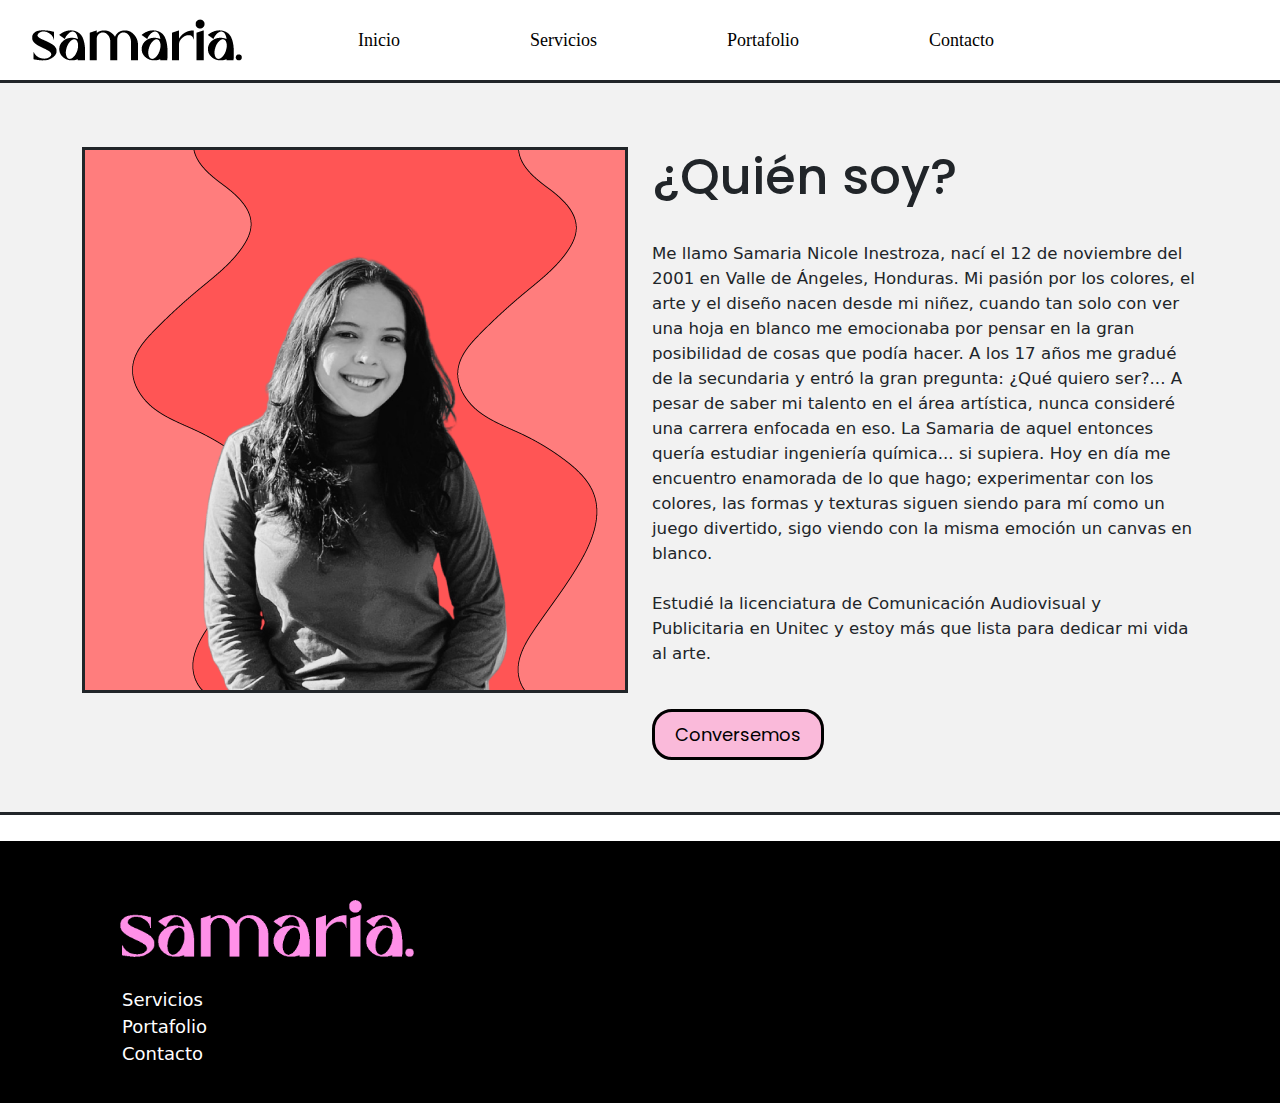
==== sobre-mi.html @ b0bea09b "borrador 2" ====
<!doctype html>
<html>
<head>
<meta charset="utf-8">
<meta name="viewport" content="width=device-width, initial-scale=1.0">
<meta name="Description" content="Quién es Samaria Inestroza y qué servicios ofrece">
<meta name="Keywords" content="Samaria Inestroza, Comunicación, Publicidad, Edición, Diseño, Adobe, Fotografía">
<title>Sobre mí - Samaria</title>

			<link href="img/favicon.png" rel="shortcut icon">
	<link href="css/style.css" rel="stylesheet">
	<link href="css/bootstrap.min.css" rel="stylesheet">
	<link rel="stylesheet" href="https://maxst.icons8.com/vue-static/landings/line-awesome/line-awesome/1.3.0/css/line-awesome.min.css">
	<link href="css/bootstrap-custom.css" rel="stylesheet">
</head>
	
<body>
	<header>
		<nav class="navbar navbar-expand-lg navbar-light bg-light">
        <div class="container-fluid">
    		<a class="navbar-brand" href="index.html"><img src="img/logo-samaria.png"  alt="logo" width="250"></a>
	  
    		<button class="navbar-toggler" type="button" data-bs-toggle="collapse" data-bs-target="#navbarNav" aria-controls="navbarNav" aria-expanded="false" aria-label="Toggle navigation">
      		<span class="navbar-toggler-icon"></span>
    		</button>
			
    		<div class="collapse navbar-collapse" id="navbarNav">
      		<ul class="navbar-nav">
        	<li class="nav-item">
          	<a class="nav-link" href="index.html">Inicio</a>
        	</li>
				
        <li class="nav-item">
          <a class="nav-link" href="servicios.html">Servicios</a>
        </li>
        <li class="nav-item">
          <a class="nav-link" href="portafolio.html">Portafolio</a>
        </li>
				
        <li class="nav-item">
          <a class="nav-link" href="contacto.html">Contacto</a>
        </li>
				
      </ul>
    </div>
  </div>
</nav>
	</header>
	
	<section id="hero-samaria">
		<div class="container">
			<div class="row">
				<article class="col-lg-6 col-sm-6 col-12">
					<img src="img/foto-sobremi.png" alt="Samaria Inestroza" class="img-fluid">
				</article>
				
				<article class="col-lg-6 col-sm-6 col-12">
					<h1>¿Quién soy?</h1>
					<p>Me llamo Samaria Nicole Inestroza, nací el 12 de noviembre del 2001 en Valle de Ángeles, Honduras. Mi pasión por los colores, el arte y el diseño nacen desde mi niñez, cuando tan solo con ver una hoja en blanco me emocionaba por pensar en la gran posibilidad de cosas que podía hacer. A los 17 años me gradué de la secundaria y entró la gran pregunta: ¿Qué quiero ser?... A pesar de saber mi talento en el área artística, nunca consideré una carrera enfocada en eso. La Samaria de aquel entonces quería estudiar ingeniería química... si supiera. Hoy en día me encuentro enamorada de lo que hago; experimentar con los colores, las formas y texturas siguen siendo para mí como un juego divertido, sigo viendo con la misma emoción un canvas en blanco. <br> <br> Estudié la licenciatura de Comunicación Audiovisual y Publicitaria en Unitec y estoy más que lista para dedicar mi vida al arte.  </p>
					
					<a href="contacto.html" class="link-rosado">Conversemos</a>
				</article>
			</div>
		</div>
	</section>
	
				<footer>
		
		<div class="container">
		<div class="row">
			<article class="col-12 col-sm-12 col-12">
				<img src="img/logo-rosado.png" alt="logo" width="350px">
				
				<div class="row">
			<article class="col-lg-8 col-sm-4 col-4">
				<ul class="list-unstyled">
					<a href="servicios.html"><li>Servicios</li></a>
					<a href="portafolio.html"><li>Portafolio</li></a>
					<a href="#"><li>Contacto</li></a>

				</ul>
			</article>
				
			<article class="col-lg-1 col-sm-2 col-2">
				<a href="https://www.instagram.com/samariainestrozaa/"><i class="lab la-instagram"></i></a>
			</article>
			
			<article class="col-lg-1 col-sm-2 col-2">
				<a href="https://twitter.com/saminestrozaa"><i class="lab la-twitter"></i></a>
			</article>
			
			<article class="col-lg-1 col-sm-2 col-2">
				<a href="https://www.facebook.com/saminestroza12"><i class="lab la-facebook-f"></i></a>
			</article>
			
			<article class="col-lg-1 col-sm-2 col-2">
				<a href="https://www.tiktok.com/@samariainestrozaa"><i class="las la-file-audio"></i></a>
			</article>
			</div>
				
			</article>
				
		</div>
		</div>
	</footer>
	
				<script src="js/jquery.min.js"></script>
	<script src="js/bootstrap.min.js"></script>
	<script>
	  window.dataLayer = window.dataLayer || [];
	  function gtag(){dataLayer.push(arguments);}
	  gtag('js', new Date());

	  gtag('config', 'G-B54FGE08BT');
	</script>
</body>
</html>
---- css/style.css ----
@import url('https://fonts.googleapis.com/css2?family=Poppins:wght@100;200;300;400;500;600&display=swap');
FF90E8; FFC900;

body{
	font-family: Poppins;

}

#hero{
	background-color: #FF90E8;
	border-top: medium solid;
	border-bottom: medium solid;
	padding-bottom: 100px;
	margin-bottom: 20px;
}
#hero img{
	padding-top: 50px;
}

#hero h1{ 
	font-family: Poppins;
	font-size: 70px;
	font-weight: 600;
	padding-top: 150px;
	padding-bottom: 30px;
	color: #000000;
}

#hero h3{
	font-family: Poppins;
	font-size: 19px;
	font-weight: 400;
	margin-bottom: 80px;
}


.link-rosado{
	font-family: Poppins;
	background-color: #FABADA;
	color: #000000;
	text-decoration: none;
	padding: 10px 20px;
	border-radius: 20px;
	font-size: 18px;
	border: medium solid;
	
}

.link-blanco{
	font-family: Poppins;
	background-color: #fff;
	color: #000000;
	text-decoration: none;
	padding: 5px 10px;
	border-radius: 20px;
	font-size: 12px;
	border: thin solid;
	
}

#hero a:hover{
	background-color: #fff;
	color: #000000;
}


#servicios{
	font-family: Poppins;
	margin-top: 100px;
	margin-bottom: 100px;
}

#servicios h1{
	text-align: center;
	font-size: 40px;
}

#servicios h3{
	text-align: center;
	font-weight: 400;
	font-size: 20px;
}

.card-body-1{
	background-color: #23A094;
	padding: 20px;
	border: medium solid;
	border-radius: 15px;
	margin-bottom: 10px;
	margin-right: 2%;

}

.card-body-2{
	background-color: #E2442F;
	padding: 20px;
    border: medium solid;
	border-radius: 15px;
	margin-bottom: 10px;
	margin-right: 2%;

}

.card-body-3{
	background-color: #FFC900;
	padding: 20px;
    border: medium solid;
	border-radius: 15px;
	margin-bottom: 10px;
	margin-right: 2%;
}

.card-body-4{
	background-color: #90A8ED;
	padding: 20px;
    border: medium solid;
	border-radius: 15px;
	margin-bottom: 10px;
	margin-right: 2%;
	
}

.la-camera-retro{
	color: #000000;
	font-size: 30px;
	background-color: #F1F333;
	border-radius: 50px;
	padding: 10px;
	margin-bottom: 20px;
	border: thin solid;
}

.la-film{
	color: #000000;
	font-size: 30px;
	background-color: #90A8ED;
	border-radius: 50px;
	padding: 10px;
	margin-bottom: 20px;
	border: thin solid;
		
}

.la-laptop-code{
	color: #000000;
	font-size: 30px;
	background-color: #FF7051;
	border-radius: 50px;
	padding: 10px;
	margin-bottom: 20px;
	border: thin solid;
}

.la-adobe{
	color: #000000;
	font-size: 30px;
	background-color: #FF90E8;
	border-radius: 50px;
	padding: 10px;
	margin-bottom: 20px;
	border: thin solid;
}

#servicios a:hover{
	background-color: #000000;
	color: #fff;
	border: none;
}

footer{ 
	background-color: #000000;
	padding-left: 20px;
	padding-top: 50px;
	padding-bottom: 20px;
	color: #fff;

}


.la-instagram{
	font-size: 50px;
	margin-right: 40px;
	
}

.la-twitter{
	font-size: 50px;
}

.la-facebook-f{
	font-size: 50px;
}

.la-file-audio{
	font-size: 50px;
}
footer img{
	margin-bottom: 20px;
	
}

footer a{ 
	color: #fff;
	text-decoration: none;

}

footer a:hover{
	color: #FF90E8;
}

li{
	margin-left: 30px;
	font-size: 18px
}

#hero-servicio{ 
	background-color: #F1F333;
	padding-top: 5vw ;
	padding-bottom: 5vw;
	border-top: medium solid;
	border-bottom: medium solid;
	margin-bottom: 2vw;
	font-family: Poppins;
}

#hero-servicio h5{
	text-align: center;
	font-weight: 500;
	font-size: 1.6vw;
	
}

#hero-servicio h1{
	text-align: center;
	font-size: 6vw;
	font-weight: 800;	
}

#hero-servicio h3{
	text-align: center;
	font-size: 2vw;
	margin-top: 2%;
	margin-left: 10%;
	margin-right: 10%;
	font-weight: 400;
	margin-bottom: 5vw;
	
}

h4{
	text-align: center;
	font-size: 1.7vw;
}

#hero-servicio .la-camera-retro{
	font-size: 3vw;
	background-color: #FF90E8;
	padding: 2vw;
	border-radius: 50%;
}

#hero-servicio .la-adobe{
	font-size: 3vw;
	background-color: #FF90E8;
	padding: 2vw;
	border-radius: 50%;
}

#hero-servicio .la-film{ 
	font-size: 3vw;
	background-color: #FF90E8;
	padding: 2vw;
	border-radius: 50%;
}

#hero-servicio .la-laptop-code{
	font-size: 3vw;
	background-color: #FF90E8;
	padding: 2vw;
	border-radius: 50%;
}

#hero-portafolio{
	background-color: #90A8ED;
	padding-top: 5vw ;
	padding-bottom: 5vw;
	border-top: medium solid;
	border-bottom: medium solid;
	margin-bottom: 2vw;
	font-family: Poppins;
	text-align: center;
}


#hero-portafolio h5{
	text-align: center;
	font-weight: 500;
	font-size: 1.6vw;
	
}

#hero-portafolio h1{
	text-align: center;
	font-size: 5vw;
	font-weight: 800;	
}

#hero-portafolio h3{
	text-align: center;
	font-size: 2vw;
	margin-top: 2%;
	margin-left: 10%;
	margin-right: 10%;
	font-weight: 400;
	margin-bottom: 5vw;
	
}

.la-arrow-down{
	text-align: center;
	font-size: 3vw;
	background-color: #FF90E8;
	padding: 2vw;
	border-radius: 50%;
	border: thin solid;
}

#features-portafolio{
	font-family: Poppins;
	margin-bottom: 2vw;
}

#features-portafolio h3{
	text-align: center;
	font-size: 3vw;
	font-weight: 800;
	margin-bottom: 5vw;
	margin-top: 5vw;
	
}

#features-servicios{
	margin-bottom: 5vw;
	margin-top: 5vw;
}

#features-servicios a:hover{
	background-color: #000000;
	color: #fff;
	border: none;
}

#hero-contacto{
	padding-top: 5vw ;
	padding-bottom: 5vw;
	border-top: medium solid;
	border-bottom: medium solid;
	margin-bottom: 2vw;
	font-family: Poppins;
	background-color: #FF90E8;
	
}

#hero-contacto h3{
	font-size: 4vw;
}

#hero-contacto input,
#hero-contacto textarea{
	padding: 10px;
	border-radius: 0;
	background-color: #fbfbfb;
	border: 0;
	
}

#hero-contacto .info-form{

	padding: 20px;
	text-align: center;

	
}

.link-negro{
	background-color: #000000;
	color: #fff;
	padding: 10px 138px;
	border: none;
}

#hero-contacto button:hover{
	background-color: #FFC900;
	color: #000000;
	border: thin solid;
}

#hero-contacto img{
	border-top: medium solid;
	border-bottom: medium solid;
	border-left: medium solid;
	border-right: medium solid;
}

#hero-samaria{
	border-top: medium solid;
	border-bottom: medium solid;
	margin-bottom: 2%;
	padding-top: 5%;
	padding-bottom: 5%;
	background-color: #F2F2F2;
}

#hero-samaria img{
	border: medium solid;
}

#hero-samaria h1{
	font-family: Poppins;
	font-weight: 500;
	font-size: 50px;
}

#hero-samaria p{
	padding-top: 5%;
	font-size: 1.3vw;
	margin-bottom: 10%;
}

#hero-samaria a:hover{
	background-color: #FF90E8;
	color: #000000;
}

.link-contacto{
	font-family: Poppins;
	background-color: #fff;
	color: #000000;
	text-decoration: none;
	padding: 10px 20px;
	border-radius: 30px;
	font-size: 15px;
	border: medium solid;
	
}
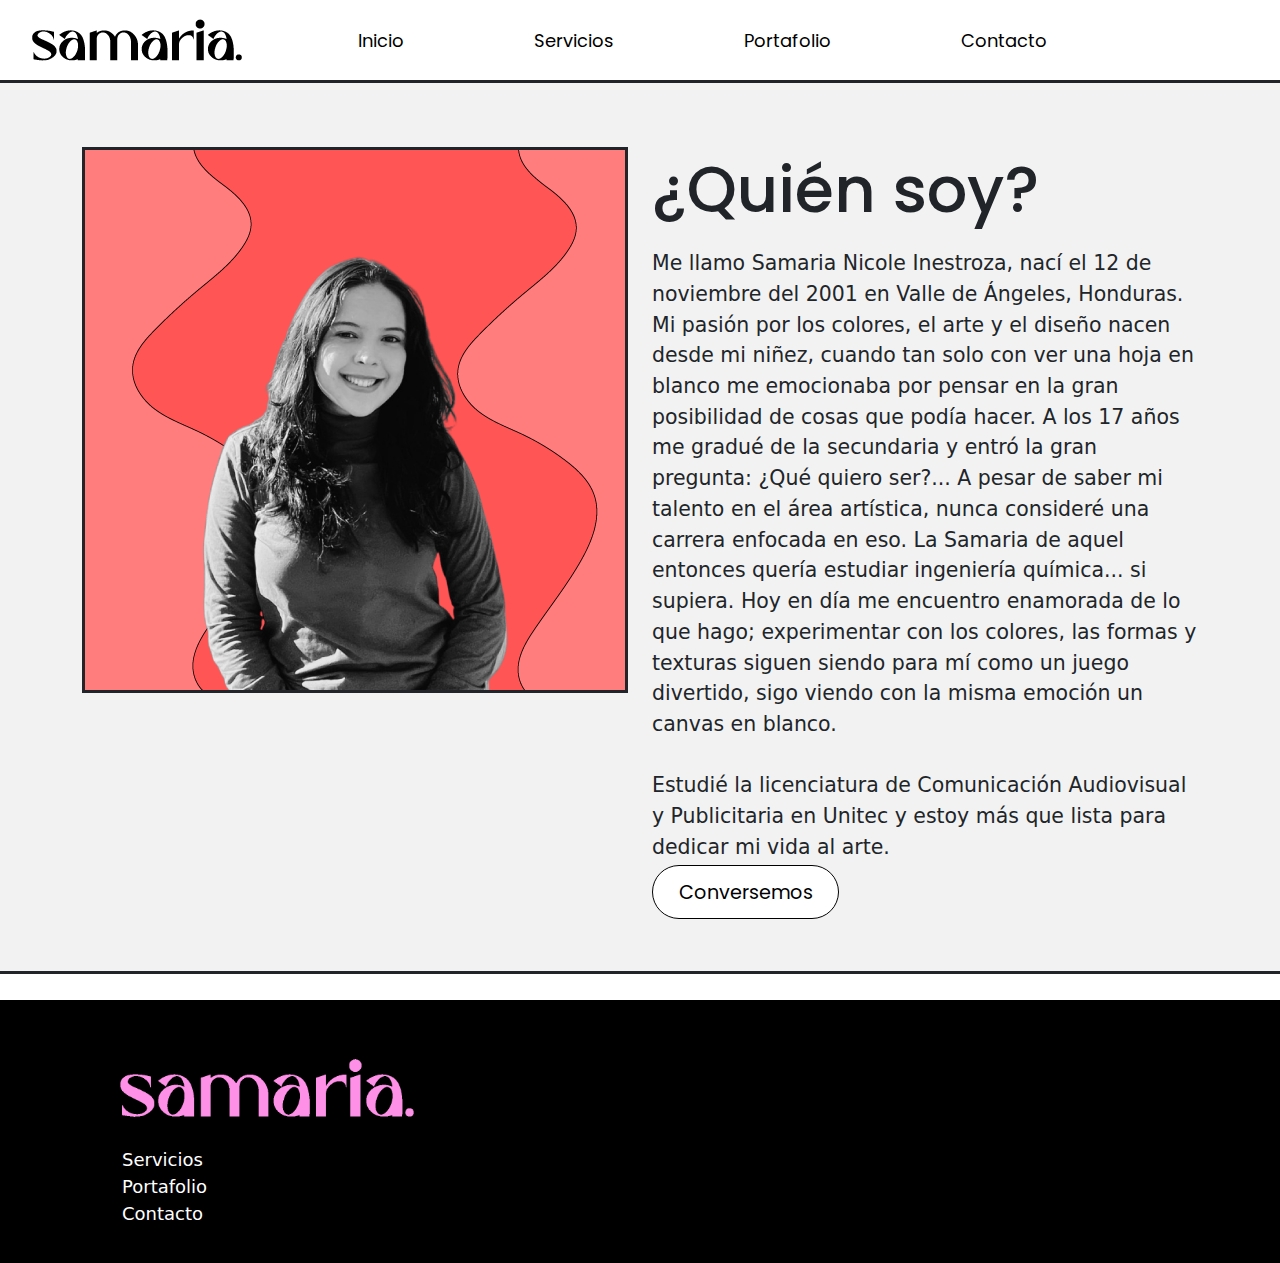
==== commit 5c661f21: "borrador 4" ====
--- a/sobre-mi.html
+++ b/sobre-mi.html
@@ -58,7 +58,7 @@
 					<h1>¿Quién soy?</h1>
 					<p>Me llamo Samaria Nicole Inestroza, nací el 12 de noviembre del 2001 en Valle de Ángeles, Honduras. Mi pasión por los colores, el arte y el diseño nacen desde mi niñez, cuando tan solo con ver una hoja en blanco me emocionaba por pensar en la gran posibilidad de cosas que podía hacer. A los 17 años me gradué de la secundaria y entró la gran pregunta: ¿Qué quiero ser?... A pesar de saber mi talento en el área artística, nunca consideré una carrera enfocada en eso. La Samaria de aquel entonces quería estudiar ingeniería química... si supiera. Hoy en día me encuentro enamorada de lo que hago; experimentar con los colores, las formas y texturas siguen siendo para mí como un juego divertido, sigo viendo con la misma emoción un canvas en blanco. <br> <br> Estudié la licenciatura de Comunicación Audiovisual y Publicitaria en Unitec y estoy más que lista para dedicar mi vida al arte.  </p>
 					
-					<a href="contacto.html" class="link-rosado">Conversemos</a>
+					<a href="contacto.html" class="link-contacto">Conversemos</a>
 				</article>
 			</div>
 		</div>
--- a/css/style.css
+++ b/css/style.css
@@ -417,15 +417,16 @@
 }
 
 #hero-samaria h1{
+	padding-top: 1%;
 	font-family: Poppins;
 	font-weight: 500;
-	font-size: 50px;
+	font-size: 5vw;
 }
 
 #hero-samaria p{
-	padding-top: 5%;
-	font-size: 1.3vw;
-	margin-bottom: 10%;
+	padding-top: 2%;
+	font-size: 1.6vw;
+	margin-bottom: 2%%;
 }
 
 #hero-samaria a:hover{
@@ -438,9 +439,9 @@
 	background-color: #fff;
 	color: #000000;
 	text-decoration: none;
-	padding: 10px 20px;
+	padding: 1vw 2vw;
 	border-radius: 30px;
-	font-size: 15px;
-	border: medium solid;
-	
-}
+	font-size: 1.5vw;
+	border: thin solid;
+	
+}
